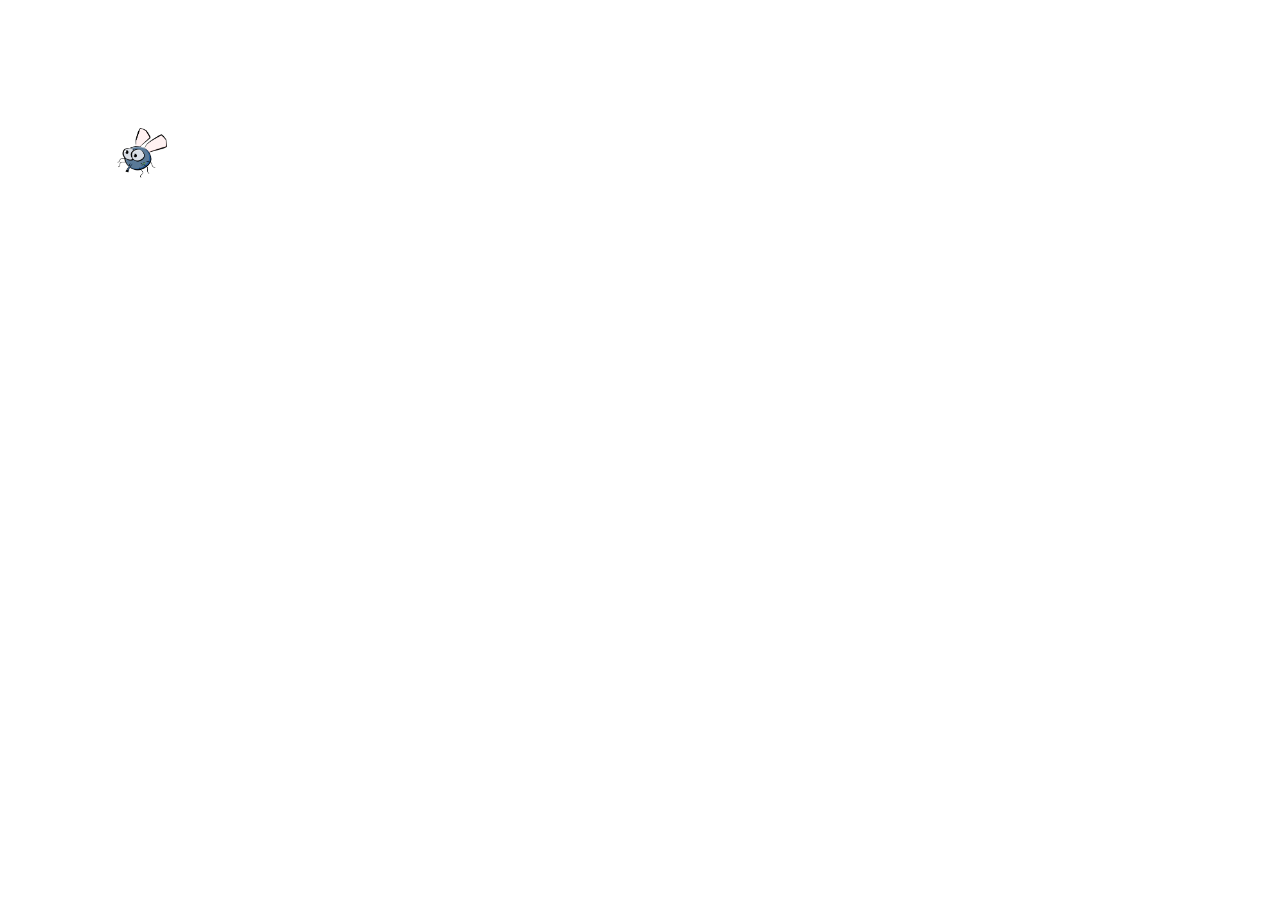
==== app.html @ 050cb261 "Posição random" ====
<!DOCTYPE html>
<html lang="pt-BR">

<head>
    <meta charset="UTF-8">
    <meta name="viewport" content="width=device-width, initial-scale=1.0">
    <title>Document</title>
    <link rel="stylesheet" href="style.css">
</head>

<body onresize="ajustarTamanho()">

    



    <script src="meuJs.js"></script>
</body>

</html>
---- style.css ----
.mosquito1{
    height: 50px;
    width: 50px;
    position: absolute;
}
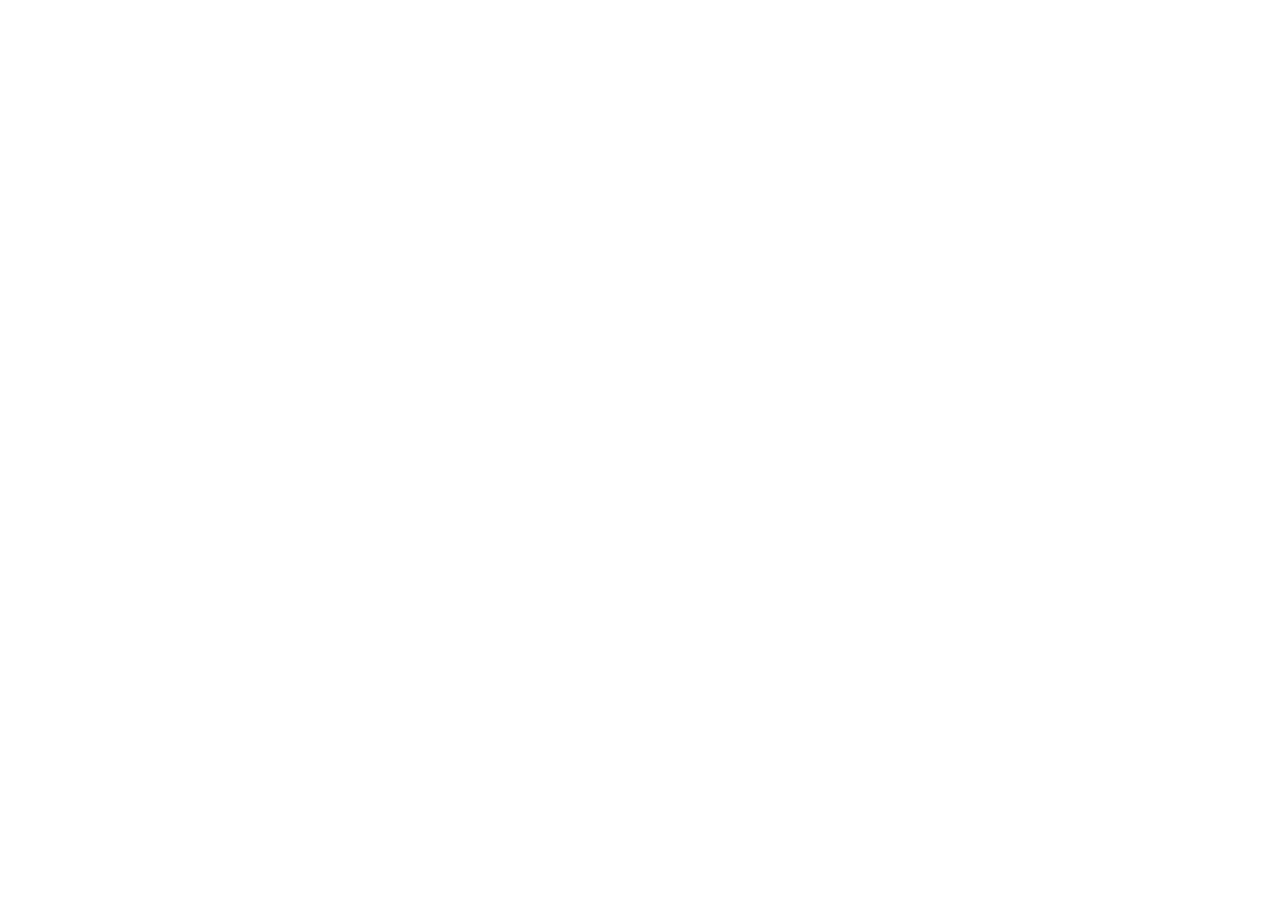
==== commit 5ed61548: "Timing dos mosquitos" ====
--- a/app.html
+++ b/app.html
@@ -5,16 +5,21 @@
     <meta charset="UTF-8">
     <meta name="viewport" content="width=device-width, initial-scale=1.0">
     <title>Document</title>
+
     <link rel="stylesheet" href="style.css">
+    <script src="meuJs.js"></script>
+
 </head>
 
 <body onresize="ajustarTamanho()">
 
-    
 
 
 
-    <script src="meuJs.js"></script>
+
+    <script>
+        setInterval(function () { randomP() }, 2000)
+    </script>
 </body>
 
 </html>
--- a/style.css
+++ b/style.css
@@ -1,6 +1,25 @@
-.mosquito1{
-    height: 50px;
-    width: 50px;
+.mosquito1 {
+    height: 70px;
+    width: 70px;
     position: absolute;
 }
 
+.mosquito2 {
+    height: 90px;
+    width: 90px;
+    position: absolute;
+}
+
+.mosquito3 {
+    height: 140px;
+    width: 140px;
+    position: absolute;
+}
+
+.ladoA {
+    transform: scaleX(1);
+}
+
+.ladoB {
+    transform: scaleX(-1);
+}
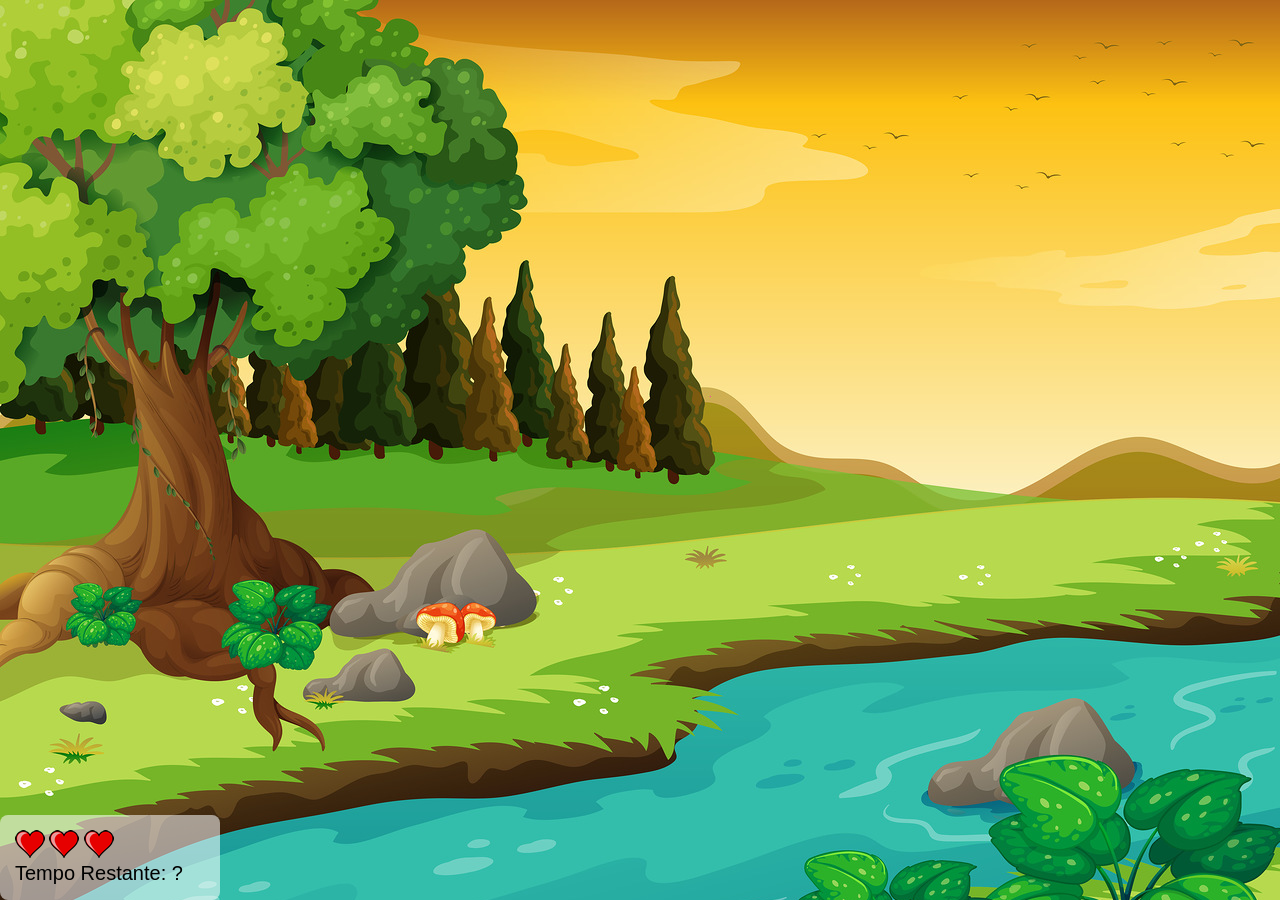
==== commit 32c6d360: "painel de vidas e tempo" ====
--- a/app.html
+++ b/app.html
@@ -14,7 +14,15 @@
 <body onresize="ajustarTamanho()">
 
 
+    <div class="painel">
+        <div class="vidas"> 
+            <img src="imagens/coracao_cheio.png">
+            <img src="imagens/coracao_cheio.png">
+            <img src="imagens/coracao_cheio.png">
+        </div>
 
+        <div class="tempo">Tempo Restante: ?</div>
+    </div>
 
 
     <script>
--- a/style.css
+++ b/style.css
@@ -1,3 +1,29 @@
+body{
+    background-image: url(imagens/bg.jpg);
+    background-repeat: no-repeat;
+    background-size: 100%;
+    font-family: Impact, Haettenschweiler, 'Arial Narrow Bold', sans-serif;
+}
+
+.painel {
+    position: absolute;
+    bottom: 0;
+    left: 0;
+    width: 190px;
+    padding: 15px;
+    background-color: #ffffff8c;
+    border-radius: 8px;
+}
+
+.vidas{
+    float: left;
+}
+
+.tempo{
+    float: left;
+    font-size: 20px;
+}
+
 .mosquito1 {
     height: 70px;
     width: 70px;
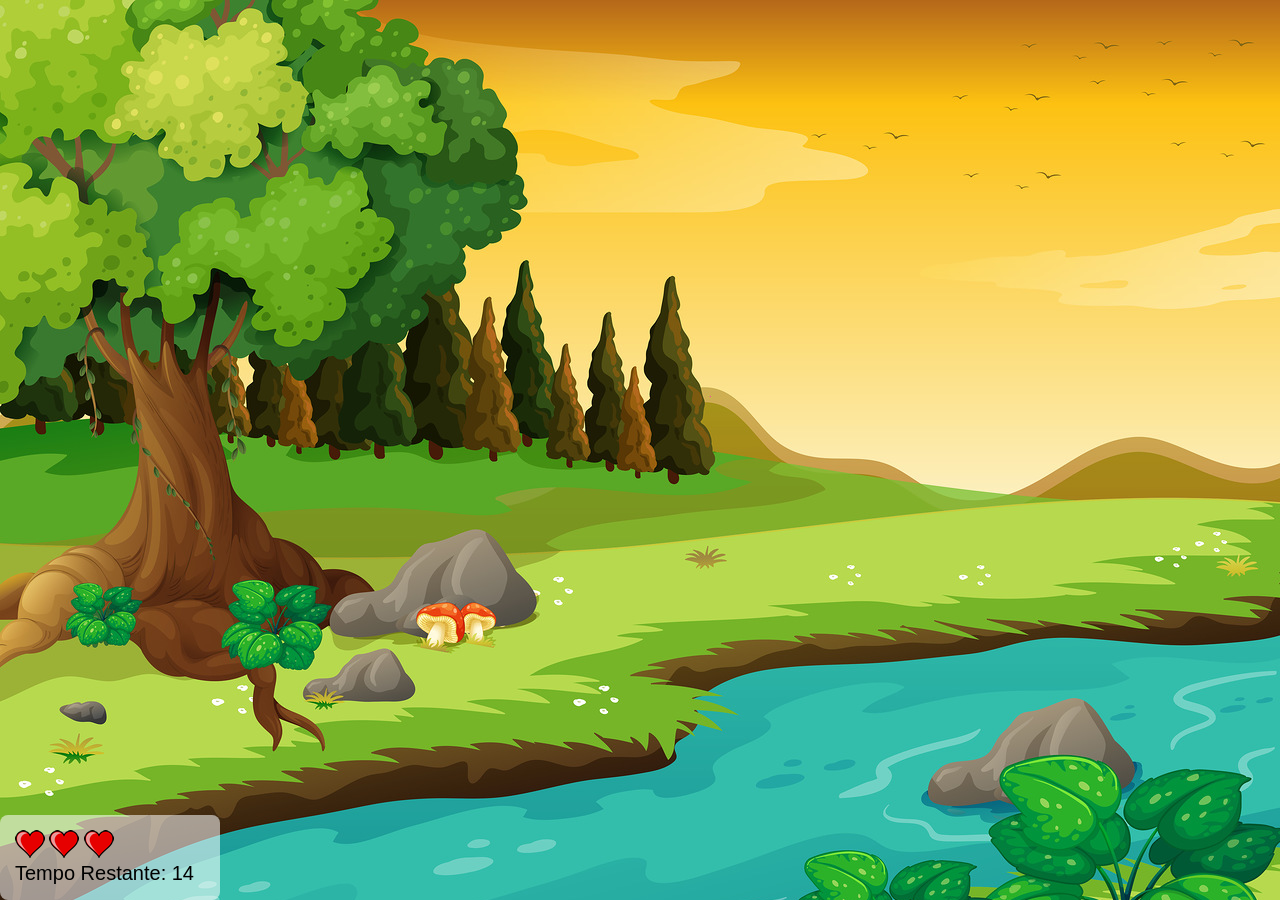
==== commit 6d7d3e22: "Cronômetro" ====
--- a/app.html
+++ b/app.html
@@ -15,18 +15,19 @@
 
 
     <div class="painel">
-        <div class="vidas"> 
-            <img src="imagens/coracao_cheio.png">
-            <img src="imagens/coracao_cheio.png">
-            <img src="imagens/coracao_cheio.png">
+        <div class="vidas">
+            <img id="v1" src="imagens/coracao_cheio.png">
+            <img id="v2" src="imagens/coracao_cheio.png">
+            <img id="v3" src="imagens/coracao_cheio.png">
         </div>
 
-        <div class="tempo">Tempo Restante: ?</div>
+        <div class="tempo">Tempo Restante: <span id="cronometro"></span></div>
     </div>
 
 
     <script>
-        setInterval(function () { randomP() }, 2000)
+        document.getElementById('cronometro').innerHTML = tempo
+        var criamosquito = setInterval(function () { randomP() }, 1500)
     </script>
 </body>
 
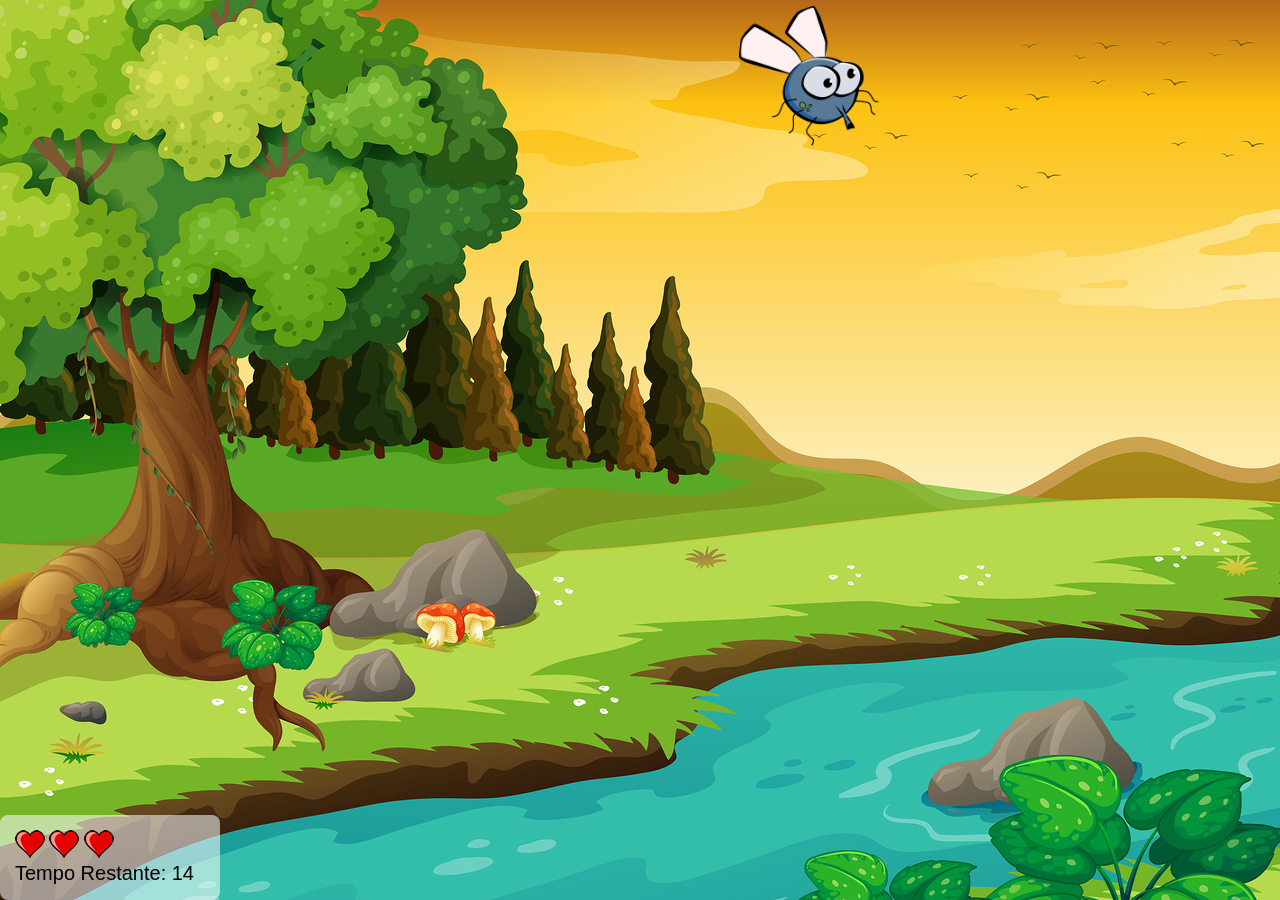
==== commit 3542ae2d: "Aplicando dificuldades" ====
--- a/app.html
+++ b/app.html
@@ -4,7 +4,7 @@
 <head>
     <meta charset="UTF-8">
     <meta name="viewport" content="width=device-width, initial-scale=1.0">
-    <title>Document</title>
+    <title>App</title>
 
     <link rel="stylesheet" href="style.css">
     <script src="meuJs.js"></script>
@@ -27,7 +27,7 @@
 
     <script>
         document.getElementById('cronometro').innerHTML = tempo
-        var criamosquito = setInterval(function () { randomP() }, 1500)
+        var criaMosquito = setInterval(function () { randomP() }, criaMosquitoTempo)
     </script>
 </body>
 
